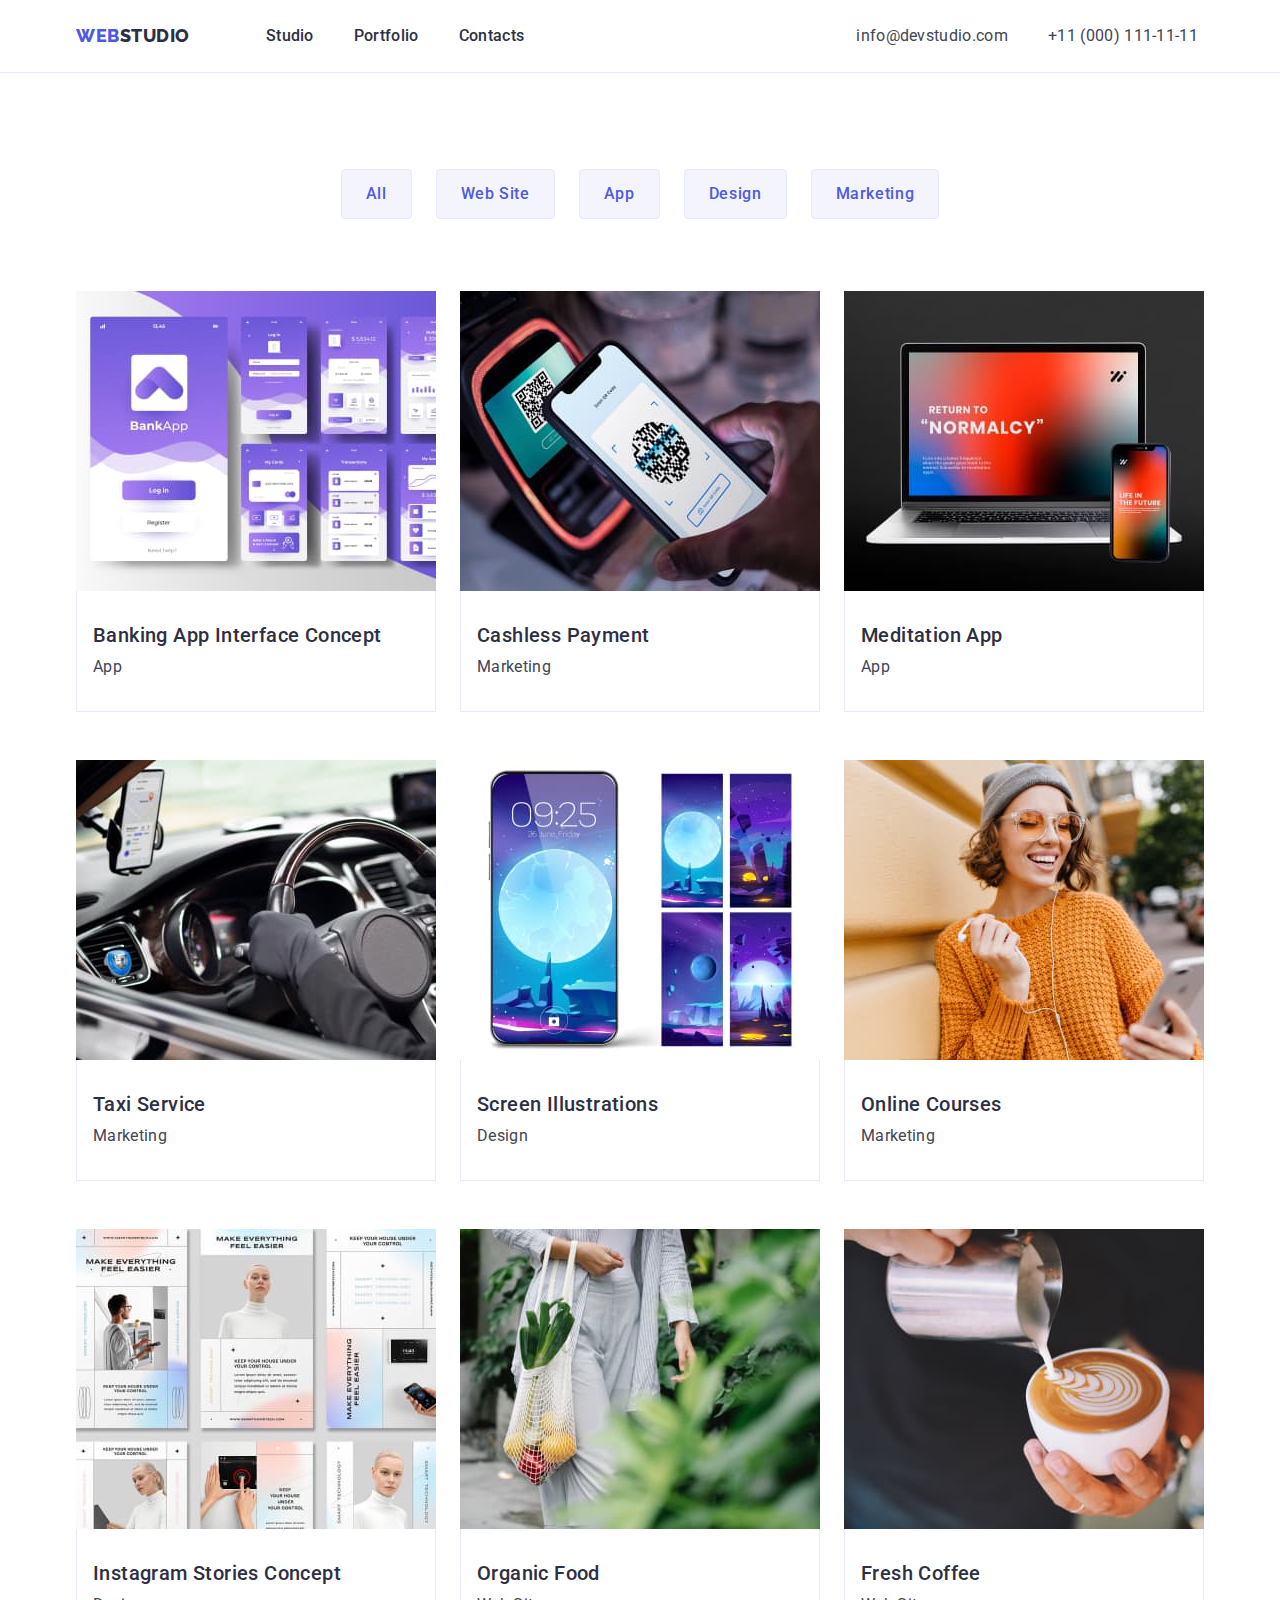
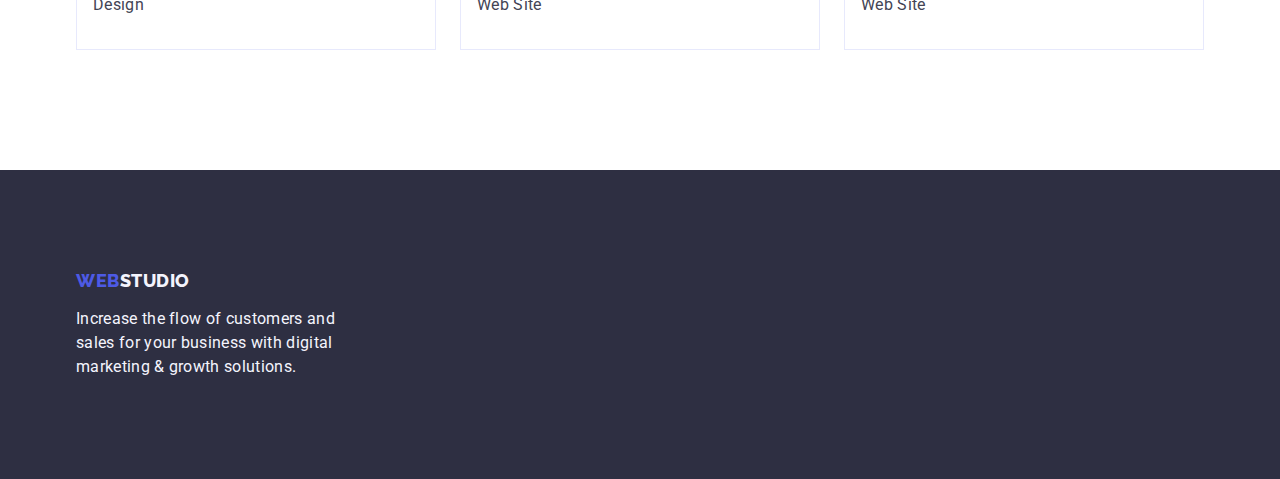
==== portfolio.html @ b285ac44 "Initial commit" ====
<!DOCTYPE html>
<html lang="en">
  <head>
    <meta charset="UTF-8" />
    <meta name="viewport" content="width=device-width, initial-scale=1.0" />
    <link
      rel="stylesheet"
      href="https://cdnjs.cloudflare.com/ajax/libs/modern-normalize/2.0.0/modern-normalize.min.css"
      integrity="sha512-4xo8blKMVCiXpTaLzQSLSw3KFOVPWhm/TRtuPVc4WG6kUgjH6J03IBuG7JZPkcWMxJ5huwaBpOpnwYElP/m6wg=="
      crossorigin="anonymous"
      referrerpolicy="no-referrer"
    />
    <link rel="preconnect" href="https://fonts.googleapis.com" />
    <link rel="preconnect" href="https://fonts.gstatic.com" crossorigin />
    <link
      href="https://fonts.googleapis.com/css2?family=Montserrat:wght@400;700&family=Raleway:wght@800&family=Roboto:wght@400;500;700;900&display=swap"
      rel="stylesheet"
    />
    <link rel="stylesheet" href="./css/styles.css" />
    <title>hw-02-portfolio</title>
  </head>
  <body class="body">
    <header class="header">
      <div class="container head">
        <nav class="nav">
          <a href="./index.html" class="logo link"
            >Web<span class="logo-studio">Studio</span></a
          >
          <ul class="menu list">
            <li class="menu-item">
              <a href="./index.html" class="menu-link link">Studio</a>
            </li>
            <li class="menu-item">
              <a href="./portfolio.html" class="menu-link link">Portfolio</a>
            </li>
            <li class="menu-item">
              <a href="" class="menu-link link">Contacts</a>
            </li>
          </ul>
        </nav>
        <address class="address link">
          <ul class="address list">
            <li>
              <a href="mailto:info@devstudio.com" class="mail-tel link"
                >info@devstudio.com</a
              >
            </li>
            <li>
              <a href="tel:+110001111111" class="mail-tel link"
                >+11 (000) 111-11-11</a
              >
            </li>
          </ul>
        </address>
      </div>
    </header>
    <main>
      <section class="section-portfolio">
        <div class="container main-portfolio">
          <h1 class="visually-hidden">section</h1>
          <ul class="list filters">
            <li>
              <button type="button" class="button">All</button>
            </li>
            <li>
              <button type="button" class="button">Web Site</button>
            </li>
            <li>
              <button type="button" class="button">App</button>
            </li>
            <li>
              <button type="button" class="button">Design</button>
            </li>
            <li>
              <button type="button" class="button">Marketing</button>
            </li>
          </ul>
          <ul class="list portfolio-img-list">
            <li class="image-link">
              <a class="link">
                <img
                  src="./images/pc1a.jpg"
                  alt="Log in interface of a banking app"
                  width="360"
                  height="300"
                />
                <div class="img-description">
                  <h2 class="portfolio-headline">
                    Banking App Interface Concept
                  </h2>
                  <p class="body">App</p>
                </div>
              </a>
            </li>
            <li class="image-link">
              <a class="link">
                <img
                  src="./images/pc2a.jpg"
                  alt="Hand holding a mobile phone while doing wireless payment via QR code."
                  width="360"
                  height="300"
                />
                <div class="img-description">
                  <h2 class="portfolio-headline">Cashless Payment</h2>
                  <p class="body">Marketing</p>
                </div>
              </a>
            </li>
            <li class="image-link">
              <a class="link">
                <img
                  src="./images/pc3a.jpg"
                  alt="Laptop and a mobile phone, monitors turned on. Both devices on blackish background."
                  width="360"
                  height="300"
                />
                <div class="img-description">
                  <h2 class="portfolio-headline">Meditation App</h2>
                  <p class="body">App</p>
                </div>
              </a>
            </li>
            <li class="image-link">
              <a class="link">
                <img
                  src="./images/pc4a.jpg"
                  alt="Hand steering a car wheel inside a car. Mobile phone with navigation of the road set on the front window."
                  width="360"
                  height="300"
                />
                <div class="img-description">
                  <h2 class="portfolio-headline">Taxi Service</h2>
                  <p class="body">Marketing</p>
                </div>
              </a>
            </li>
            <li class="image-link">
              <a class="link">
                <img
                  src="./images/pc5a.jpg"
                  alt="A mobile phone with a full moon screen on. Four alternate screen of the full moon shown next to a device."
                  width="360"
                  height="300"
                />
                <div class="img-description">
                  <h2 class="portfolio-headline">Screen Illustrations</h2>
                  <p class="body">Design</p>
                </div>
              </a>
            </li>
            <li class="image-link">
              <a class="link">
                <img
                  src="./images/pc6a.jpg"
                  alt="Smiling woman wearing orange sweater, a hat and headphones is looking at her mobile phone. She looks happy."
                  width="360"
                  height="300"
                />
                <div class="img-description">
                  <h2 class="portfolio-headline">Online Courses</h2>
                  <p class="body">Marketing</p>
                </div>
              </a>
            </li>
            <li class="image-link">
              <a class="link">
                <img
                  src="./images/pc7a.jpg"
                  alt="Six different layouts of the same instagram stories"
                  width="360"
                  height="300"
                />
                <div class="img-description">
                  <h2 class="portfolio-headline">Instagram Stories Concept</h2>
                  <p class="body">Design</p>
                </div>
              </a>
            </li>
            <li class="image-link">
              <a class="link">
                <img
                  src="./images/pc8a.jpg"
                  alt="A woman wearing whiteish cloths and reusable shopping bag full of veggies, walking in the green scenery."
                  width="360"
                  height="300"
                />
                <div class="img-description">
                  <h2 class="portfolio-headline">Organic Food</h2>
                  <p class="body">Web Site</p>
                </div>
              </a>
            </li>
            <li class="image-link">
              <a class="link">
                <img
                  src="./images/pc9a.jpg"
                  alt="Barista pouring milk into coffee cup, only hands shown."
                  width="360"
                  height="300"
                />
                <div class="img-description">
                  <h2 class="portfolio-headline">Fresh Coffee</h2>
                  <p class="body">Web Site</p>
                </div>
              </a>
            </li>
          </ul>
        </div>
      </section>
    </main>
    <footer id="contacts" class="footer">
      <div class="container">
        <a href="./index.html" class="logo link footer-logo"
          >Web<span class="logo-studio">Studio</span></a
        >
        <p class="footer-text">
          Increase the flow of customers and sales for your business with
          digital marketing & growth solutions.
        </p>
      </div>
    </footer>
  </body>
</html>
---- css/styles.css ----
:root {
  --primary-brand: #4d5ae5;
  --pressed-state: #404bbf;
  --dark: #2e2f42;
  --success: #31d0aa;
  --text: #434455;
  --subtle-text: #8e8f99;
  --accent: #e7e9fc;
  --light: #f4f4fd;
  --modal-overlay: #2e2f4266;
  --hero-background: #2e2f42b2;
  --white-background: #ffffff;
  --modal-background: #fcfcfc;
  --gap-header: 40px;
  --gap-content: 24px;
  --col-count: 3;
}

* {
  box-sizing: border-box;
  margin: 0;
  padding: 0;
}

.body {
  color: var(--text);
  font-family: "Roboto", sans-serif;
  font-weight: regular;
  font-size: 16px;
  line-height: 1.5;
  letter-spacing: 0.02em;
  background-color: var(--white-background);
}

.container {
  width: 1158px;
  padding: 0 15px;
  margin: 0 auto;
}

.link {
  text-decoration: none;
}

.list {
  list-style: none;
}

.section {
  padding-bottom: 120px;
  padding-top: 120px;
}

img {
  display: block;
  max-width: 100%;
  height: auto;
}

h1,
h2,
h3,
h4,
h5,
h6,
p {
  margin: 0;
}

/* HEADER */

.header {
  border-bottom: 1px solid var(--accent);
  display: flex;
}

.head {
  display: flex;
}

.nav {
  display: flex;
  align-items: center;
  margin-right: 332px;
}

.menu {
  display: flex;
  flex-direction: row;
  justify-content: flex-start;
  align-items: flex-start;
  flex-shrink: 0;
  gap: var(--gap-header);
  }

.menu-link {
  color: var(--dark);
  font-size: 16px;
  font-weight: 500;
  letter-spacing: 0.02em;
  padding: 24px 0;
}

.menu-item {
  padding: 24px 0;
}

nav .logo {
  font-family: Raleway, sans-serif;
  font-weight: 800;
  font-size: 18px;
  line-height: 1.17;
  letter-spacing: 0.03em;
  text-transform: uppercase;
  color: var(--primary-brand);
  margin-right: 76px;
}

nav .logo-studio {
  color: var(--dark);
}

.menu-link:hover,
.menu-link:focus {
  color: var(--pressed-state);
  display: flex;
  width: 48px;
  padding-top: 0;
  padding-bottom: 0;
  flex-direction: column;
  align-items: flex-start;
  flex-shrink: 0;
  gap: var(--gap-header);
}

.address {
  display: flex;
  flex-direction: row;
  align-items: center;
  gap: var(--gap-header);
  letter-spacing: 0.32px;
  font-style: normal;
}

.mail-tel {
  color: var(--text);
}

.mail-tel:hover {
  color: var(--pressed-state);
}

.mail-tel:focus {
  color: var(--pressed-state);
}

.logo {
  font-family: Raleway, sans-serif;
  font-weight: 800;
  font-size: 18px;
  line-height: 1.17;
  letter-spacing: 0.03em;
  text-transform: uppercase;
  color: var(--primary-brand);
}

.logo-studio {
  color: var(--light);
}

/* FOOTER */

.footer {
  background-color: var(--dark);
  padding: 100px 0;
}

.footer-logo {
  display: inline-block;
  margin-bottom: 16px;
}

.footer-text {
  color: var(--light);
  max-width: 264px;
  text-align: left;
}

/* INDEX PAGE */
/* ___________________________________________pierwszy nagłówek */
.starting-section {
  background-color: var(--dark);
  color: var(--white-background);
  display: flex;
  justify-content: center;
  padding: 188px 0;
}

.container-one {
  display: inline-flex;
  flex-direction: column;
  align-items: center;
  margin: 0;
}

.heading-one {
  font-size: 56px;
  line-height: 1.07;
  text-align: center;
  letter-spacing: 0.02em;
  font-weight: 700;
  max-width: 496px;
  margin-bottom: 48px;
}

/* ________________________________________________przycisk order service */
.index-s-one-button {
  background-color: var(--primary-brand);
  color: var(--white-background);
  font-family: "Roboto", sans-serif;
  font-size: 16px;
  font-style: normal;
  font-weight: 500;
  line-height: 1.5;
  letter-spacing: 0.04em;
  cursor: pointer;
  padding: 16px 32px;
  gap: 10px;
  border: none;
  border-radius: 4px;
  box-shadow: 0px 4px 4px 0px rgba(0, 0, 0, 0.15);
  min-width: 169px;
}

.index-s-one-button:hover {
  background-color: var(--pressed-state);
  border: none;
}

.index-s-one-button:focus {
  background-color: var(--pressed-state);
  border: none;
}

/* _______________________________opisy - kontener */

/* _______________________________ukryty nagłówek */
.visually-hidden {
  position: absolute;
  width: 1px;
  height: 1px;
  margin: -1px;
  border: 0;
  padding: 0;
  white-space: nowrap;
  clip-path: inset(100%);
  clip: rect(0 0 0 0);
  overflow: hidden;
}
/* ________________________________lista opisów */
.first-index {
  display: flex;
  align-items: center;
  justify-content: center;
  gap: var(--gap-content);
}

.i-list-item {
  display: flex;
  max-width: 264px;
  flex-direction: column;
  align-items: flex-start;
}

.i-list-item:first-child {
  padding-left: 0;
}

.i-list-item:last-child {
  padding-right: 0;
}

.index-h-three {
  color: var(--dark);
  font-family: "Roboto", sans-serif;
  font-size: 20px;
  font-style: normal;
  font-weight: 500;
  line-height: 1.2;
  letter-spacing: 0.02em;
  padding: 8px;
  margin-bottom: 8px;
}

.index-p {
  color: var(--text);
  font-family: "Roboto", sans-serif;
  font-size: 16px;
  font-style: normal;
  font-weight: 400;
  line-height: 1.5;
  letter-spacing: 0.02em;
  padding-bottom: 8px;
  margin: 0 12px;
}

.index-p:first-child {
  margin-left: 0;
  margin-right: 12px;
}
.index-p:last-child {
  margin-left: 12px;
  margin-right: 0;
}

.index-h-two {
  color: var(--dark);
  text-align: center;
  font-family: "Roboto", sans-serif;
  font-size: 36px;
  font-style: normal;
  font-weight: 700;
  line-height: 1.11;
  letter-spacing: 0.02em;
  text-transform: capitalize;
  margin-bottom: 72px;
}

.third-section {
  padding-top: 0;
}
/* __________________________________lista obrazków */

.second-index {
  display: flex;
  gap: var(--gap-content);
}

.second-list-item {
  display: inline-flex;
  flex-direction: column;
  flex-basis: calc((100% - 48px) / 3);
}

.second-index > .img {
  border: 1 solid var(--accent);
}

/* _________________________________our stuff */
.four {
  background-color: var(--light);
}

.stuff-container {
  display: block;
}

.stuff-list {
  display: flex;
  gap: var(--gap-content);
  flex-basis: calc((100% - 72px) / 4);
}

.stuff {
  text-align: center;
  padding: 32px 0;
}

.stuff-description {
  background-color: var(--white-background);
  border-radius: 0 0 4px 4px;
  flex-basis: calc((100% -72px) / 4);
}

/* __________________________________PORTFOLIO PAGE */
.section-portfolio {
  padding-top: 96px;
  padding-bottom: 120px;
}

.main-portfolio {
  display: flex;
  flex-direction: column;
}

.filters {
  display: flex;
  flex-direction: row;
  justify-content: center;
  gap: var(--gap-content);
  padding-top: 0;
  margin-bottom: 72px;
}


.button {
  color: var(--primary-brand);
  background-color: var(--light);
  text-align: center;
  cursor: pointer;
  font-family: "Roboto", sans-serif;
  font-weight: 500;
  font-size: 16px;
  letter-spacing: 0.04em;
  line-height: 1.5;
  padding: 12px 24px;
  border-radius: 4px;
  border: 1px solid var(--accent);
}

.button:hover {
  color: var(--white-background);
  background-color: var(--pressed-state);
  border: 1px solid transparent;
}

.button:focus {
  color: var(--white-background);
  background-color: var(--pressed-state);
  border: 1px solid transparent;
}

.portfolio-img-list {
  display: flex;
  flex-direction: row;
  flex-wrap: wrap;
  column-gap: 24px;
  row-gap: 48px;
}

.image-link {
  width: calc{(100%-48px)/3};
}

.img-description {
  padding: 32px 16px;
  border-left: 1px solid var(--accent);
  border-bottom: 1px solid var(--accent);
  border-right: 1px solid var(--accent);
}

.portfolio-headline {
  color: var(--dark);
  font-size: 20px;
  font-weight: 500;
  letter-spacing: 0.02em;
  line-height: 1.2;
  margin-bottom: 8px;
}
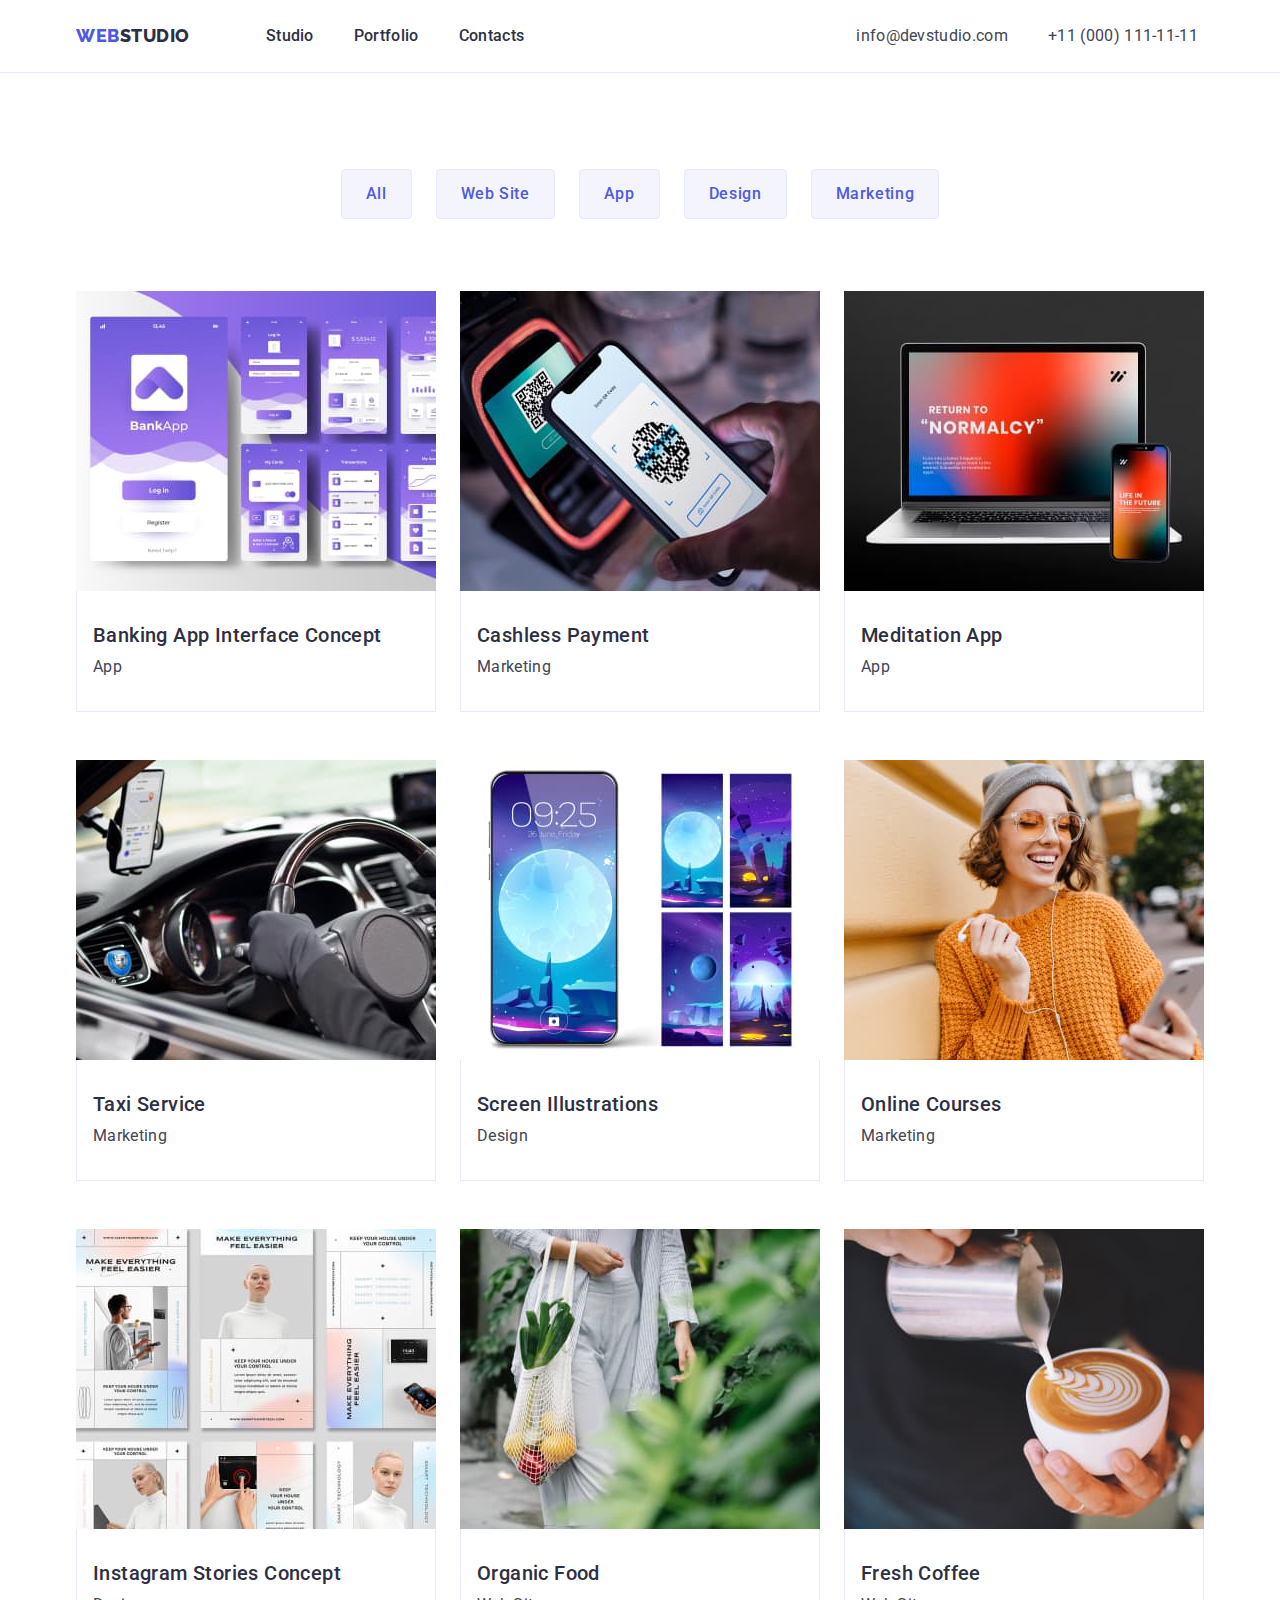
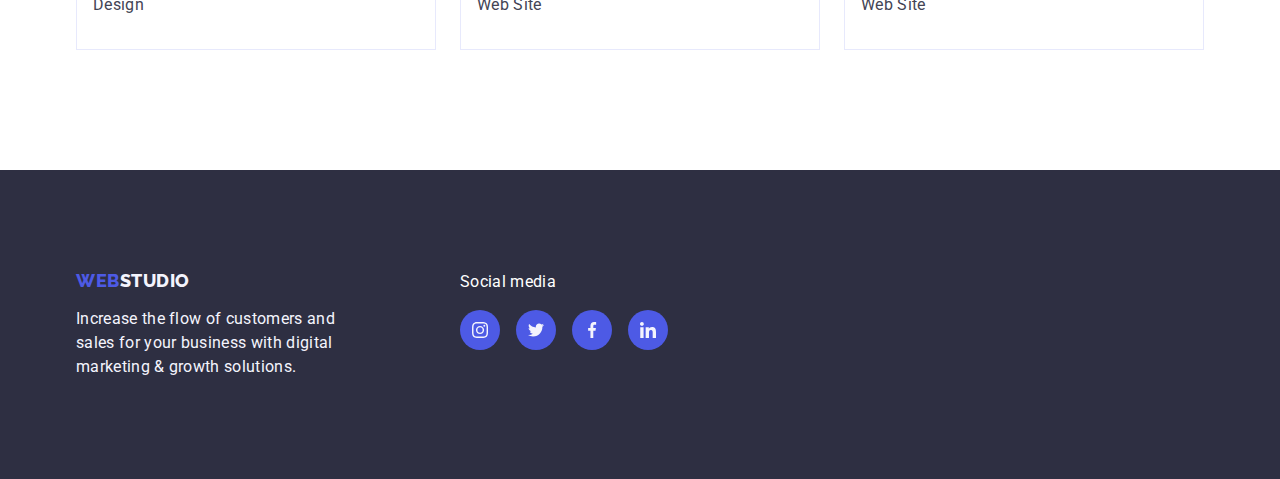
==== commit 500016a2: "icons update" ====
--- a/portfolio.html
+++ b/portfolio.html
@@ -55,6 +55,7 @@
       </div>
     </header>
     <main>
+      <!-- __________________________________________________________filter section -->
       <section class="section-portfolio">
         <div class="container main-portfolio">
           <h1 class="visually-hidden">section</h1>
@@ -75,6 +76,7 @@
               <button type="button" class="button">Marketing</button>
             </li>
           </ul>
+          <!-- ____________________________________________________ img list section-->
           <ul class="list portfolio-img-list">
             <li class="image-link">
               <a class="link">
@@ -209,14 +211,73 @@
       </section>
     </main>
     <footer id="contacts" class="footer">
-      <div class="container">
-        <a href="./index.html" class="logo link footer-logo"
-          >Web<span class="logo-studio">Studio</span></a
-        >
-        <p class="footer-text">
-          Increase the flow of customers and sales for your business with
-          digital marketing & growth solutions.
-        </p>
+      <div class="container footer-container">
+        <div>
+          <a href="./index.html" class="logo link footer-logo"
+            >Web<span class="logo-studio">Studio</span></a
+          >
+          <p class="footer-text">
+            Increase the flow of customers and sales for your business with
+            digital marketing & growth solutions.
+          </p>
+        </div>
+        <div class="sm-footer-div">
+          <p class="social-media-text">Social media</p>
+          <ul class="list sm-icons-footer">
+            <li class="social-media-list">
+              <a class="sm-icon-f">
+                <svg
+                  xmlns="http://www.w3.org/2000/svg"
+                  width="16"
+                  height="16"
+                  viewBox="0 0 16 16"
+                  fill="none"
+                >
+                  <use href="./images/icons.svg#icon-instagram2"></use>
+                </svg>
+              </a>
+            </li>
+            <li class="social-media-list">
+              <a class="sm-icon-f">
+                <svg
+                  xmlns="http://www.w3.org/2000/svg"
+                  width="16"
+                  height="16"
+                  viewBox="0 0 16 16"
+                  fill="none"
+                >
+                  <use href="./images/icons.svg#icon-twitter1"></use>
+                </svg>
+              </a>
+            </li>
+            <li class="social-media-list">
+              <a class="sm-icon-f">
+                <svg
+                  xmlns="http://www.w3.org/2000/svg"
+                  width="16"
+                  height="16"
+                  viewBox="0 0 16 16"
+                  fill="none"
+                >
+                  <use href="./images/icons.svg#icon-facebook1"></use>
+                </svg>
+              </a>
+            </li>
+            <li class="social-media-list">
+              <a class="sm-icon-f">
+                <svg
+                  xmlns="http://www.w3.org/2000/svg"
+                  width="16"
+                  height="16"
+                  viewBox="0 0 16 16"
+                  fill="none"
+                >
+                  <use href="./images/icons.svg#icon-linkedin1"></use>
+                </svg>
+              </a>
+            </li>
+          </ul>
+        </div>
       </div>
     </footer>
   </body>
--- a/css/styles.css
+++ b/css/styles.css
@@ -173,8 +173,12 @@
 .footer {
   background-color: var(--dark);
   padding: 100px 0;
-}
-
+  }
+
+.footer-container {
+  display: flex;
+}
+  
 .footer-logo {
   display: inline-block;
   margin-bottom: 16px;
@@ -186,21 +190,61 @@
   text-align: left;
 }
 
+.sm-footer-div {
+  margin-left: 120px;
+}
+
+.social-media-text {
+  color: var(--white-background);
+}
+
+.sm-icons-footer {
+  display: flex;
+justify-content: center;
+align-items: center;
+gap: 16px;
+margin-top: 16px;
+}
+
+.sm-icon-f {
+background-color: var(--primary-brand);
+border-radius: 50%;
+width: 100%;
+height: 100%;
+display:flex;
+justify-content: center;
+align-items: center;
+}
+
+.sm-icon-f:hover, .sm-icon-f:focus {
+  background-color: var(--success);
+}
+
 /* INDEX PAGE */
 /* ___________________________________________pierwszy nagłówek */
 .starting-section {
   background-color: var(--dark);
-  color: var(--white-background);
+  margin: 0 auto;
+  padding: 188px 0;
+  background-position: center; 
+  background-size: cover;
   display: flex;
   justify-content: center;
-  padding: 188px 0;
+}
+
+.background {
+  background-image: linear-gradient(
+     to right, var(--hero-background), 
+  var(--hero-background)), url("https://raw.githubusercontent.com/KamaWalk/goit-homework-04/main/images/people-office1.jpg"); 
+  max-width: 1440px;
 }
 
 .container-one {
   display: inline-flex;
   flex-direction: column;
   align-items: center;
-  margin: 0;
+  margin: 0 auto;
+  color: var(--white-background);
 }
 
 .heading-one {
@@ -232,12 +276,7 @@
   min-width: 169px;
 }
 
-.index-s-one-button:hover {
-  background-color: var(--pressed-state);
-  border: none;
-}
-
-.index-s-one-button:focus {
+.index-s-one-button:hover, .index-s-one-button:focus {
   background-color: var(--pressed-state);
   border: none;
 }
@@ -280,6 +319,23 @@
   padding-right: 0;
 }
 
+.goal-icon-box {
+width: 264px;
+height: 112px;
+display: flex;
+justify-content: center;
+align-items: center;
+margin-bottom: 8px;
+background: var(--light);
+border-radius: 4px;
+
+}
+
+.goal-icon-box > svg {
+width: 64px;
+height: 64px;
+}
+
 .index-h-three {
   color: var(--dark);
   font-family: "Roboto", sans-serif;
@@ -370,7 +426,61 @@
   background-color: var(--white-background);
   border-radius: 0 0 4px 4px;
   flex-basis: calc((100% -72px) / 4);
-}
+  box-shadow: 0px 2px 1px 0px rgba(46, 47, 66, 0.08), 0px 1px 1px 0px rgba(46, 47, 66, 0.16), 0px 1px 6px 0px rgba(46, 47, 66, 0.08);
+}
+
+.social-media-list {
+  width: 40px;
+  height: 40px;
+}
+
+.social-media-icons {
+display: flex;
+justify-content: center;
+align-items: center;
+gap: 24px;
+}
+
+.sm-icon {
+background-color: var(--primary-brand);
+border-radius: 50%;
+width: 100%;
+height: 100%;
+display:flex;
+justify-content: center;
+align-items: center;
+}
+
+.sm-icon:hover, .sm-icon:focus {
+  background-color: var(--pressed-state);
+}
+
+/* ____________________________________________________ CUSTOMERS */
+
+.customers {
+  display: inline-flex;
+  align-items: center;
+  justify-items: center;
+  gap: var(--gap-content);
+}
+
+.icon-list {
+  width: 168px;
+  height: 88px;
+  padding: 16px 32px;
+}
+
+.icon {
+background-color: var(--white-background);
+border-radius: 4px;
+border: 1px solid var(--LIGHT-SLATE, #8E8F99);
+width: 100%;
+height: 100%;
+display:flex;
+justify-content: center;
+align-items: center;
+}
+
 
 /* __________________________________PORTFOLIO PAGE */
 .section-portfolio {
@@ -382,7 +492,7 @@
   display: flex;
   flex-direction: column;
 }
-
+/* ______________________________________________ FILTERS _____ */
 .filters {
   display: flex;
   flex-direction: row;
@@ -408,17 +518,17 @@
   border: 1px solid var(--accent);
 }
 
-.button:hover {
-  color: var(--white-background);
-  background-color: var(--pressed-state);
-  border: 1px solid transparent;
-}
-
+.button:hover,
 .button:focus {
   color: var(--white-background);
   background-color: var(--pressed-state);
   border: 1px solid transparent;
-}
+  box-shadow: 0px 2px 2px 0px rgba(0, 0, 0, 0.12), 0px 2px 1px 0px rgba(0, 0, 0, 0.08), 0px 3px 1px 0px rgba(0, 0, 0, 0.10);
+}
+
+
+
+/* ______________________________________________IMGS LINKS ______ */
 
 .portfolio-img-list {
   display: flex;
@@ -430,6 +540,10 @@
 
 .image-link {
   width: calc{(100%-48px)/3};
+}
+
+.image-link:hover, .image-link:focus {
+  box-shadow: 0px 2px 1px 0px rgba(46, 47, 66, 0.08), 0px 1px 1px 0px rgba(46, 47, 66, 0.16), 0px 1px 6px 0px rgba(46, 47, 66, 0.08);
 }
 
 .img-description {
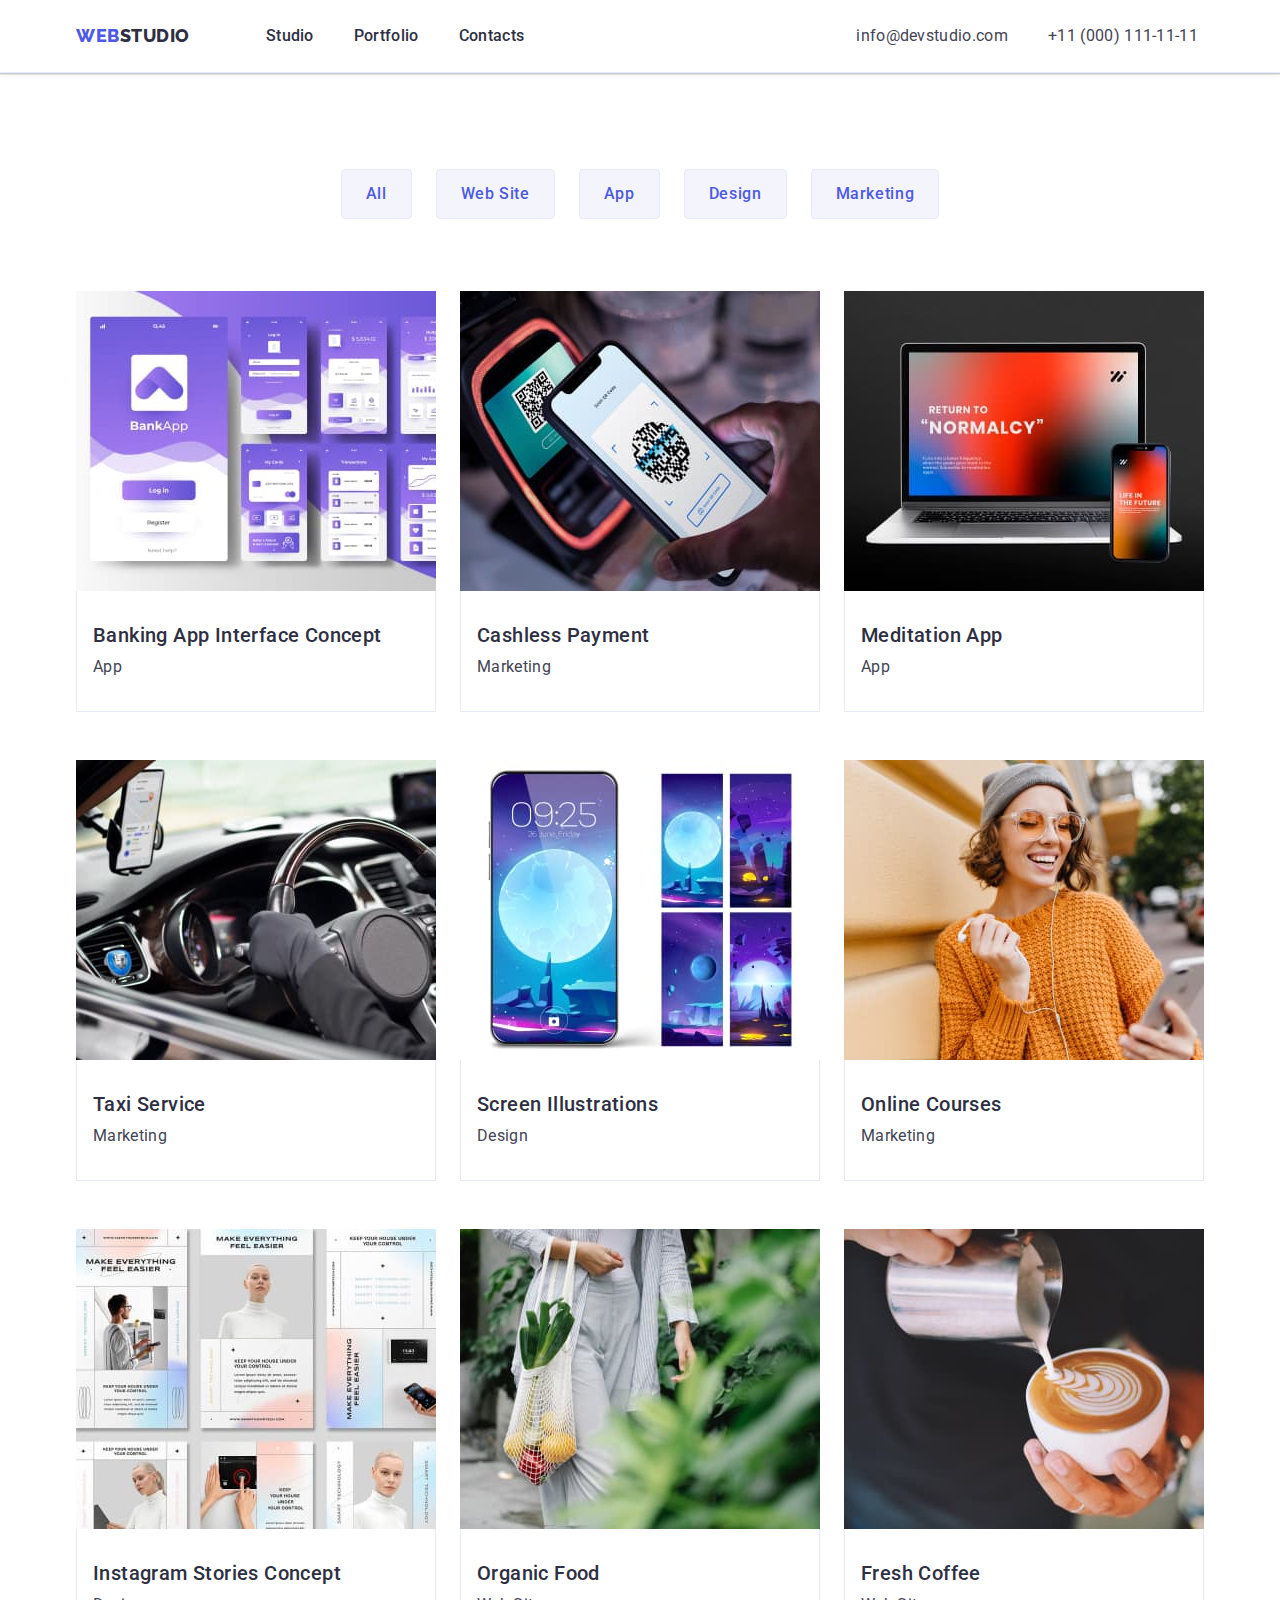
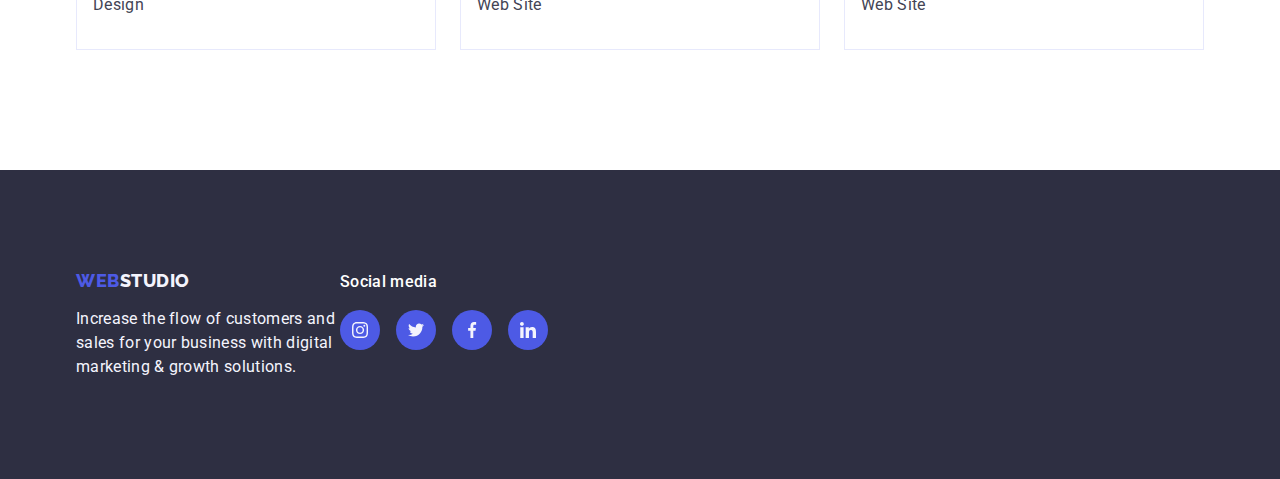
==== commit 6e49a9f1: "update" ====
--- a/portfolio.html
+++ b/portfolio.html
@@ -61,19 +61,29 @@
           <h1 class="visually-hidden">section</h1>
           <ul class="list filters">
             <li>
-              <button type="button" class="button">All</button>
-            </li>
-            <li>
-              <button type="button" class="button">Web Site</button>
-            </li>
-            <li>
-              <button type="button" class="button">App</button>
-            </li>
-            <li>
-              <button type="button" class="button">Design</button>
-            </li>
-            <li>
-              <button type="button" class="button">Marketing</button>
+              <a class="filter-link">
+                <button type="button" class="button">All</button>
+              </a>
+            </li>
+            <li>
+              <a class="filter-link">
+                <button type="button" class="button">Web Site</button>
+              </a>
+            </li>
+            <li>
+              <a class="filter-link">
+                <button type="button" class="button">App</button>
+              </a>
+            </li>
+            <li>
+              <a class="filter-link">
+                <button type="button" class="button">Design</button>
+              </a>
+            </li>
+            <li>
+              <a class="filter-link">
+                <button type="button" class="button">Marketing</button>
+              </a>
             </li>
           </ul>
           <!-- ____________________________________________________ img list section-->
--- a/css/styles.css
+++ b/css/styles.css
@@ -72,6 +72,8 @@
 .header {
   border-bottom: 1px solid var(--accent);
   display: flex;
+  box-shadow: 0px 2px 1px rgba(46, 47, 66, 0.08), 0px 1px 1px rgba(46, 47, 66, 0.16), 0px 1px 6px rgba(46, 47, 66, 0.08);
+  max-width: 100%;
 }
 
 .head {
@@ -177,6 +179,7 @@
 
 .footer-container {
   display: flex;
+  align-items: baseline;
 }
   
 .footer-logo {
@@ -188,14 +191,16 @@
   color: var(--light);
   max-width: 264px;
   text-align: left;
-}
-
-.sm-footer-div {
-  margin-left: 120px;
+ }
+
+.footer-logo-div {
+  margin-right: 120px;
 }
 
 .social-media-text {
   color: var(--white-background);
+  font-weight: 500;
+  margin-bottom: 16px;
 }
 
 .sm-icons-footer {
@@ -203,7 +208,6 @@
 justify-content: center;
 align-items: center;
 gap: 16px;
-margin-top: 16px;
 }
 
 .sm-icon-f {
@@ -235,7 +239,8 @@
 .background {
   background-image: linear-gradient(
      to right, var(--hero-background), 
-  var(--hero-background)), url("https://raw.githubusercontent.com/KamaWalk/goit-homework-04/main/images/people-office1.jpg"); 
+  var(--hero-background)), url("./images/people-office1.jpg"); 
+  background-repeat: no-repeat;
   max-width: 1440px;
 }
 
@@ -455,6 +460,10 @@
   background-color: var(--pressed-state);
 }
 
+.svg-stuff {
+  fill: var(--light);
+}
+
 /* ____________________________________________________ CUSTOMERS */
 
 .customers {
@@ -502,6 +511,9 @@
   margin-bottom: 72px;
 }
 
+.filter-link {
+  display: block;
+}
 
 .button {
   color: var(--primary-brand);
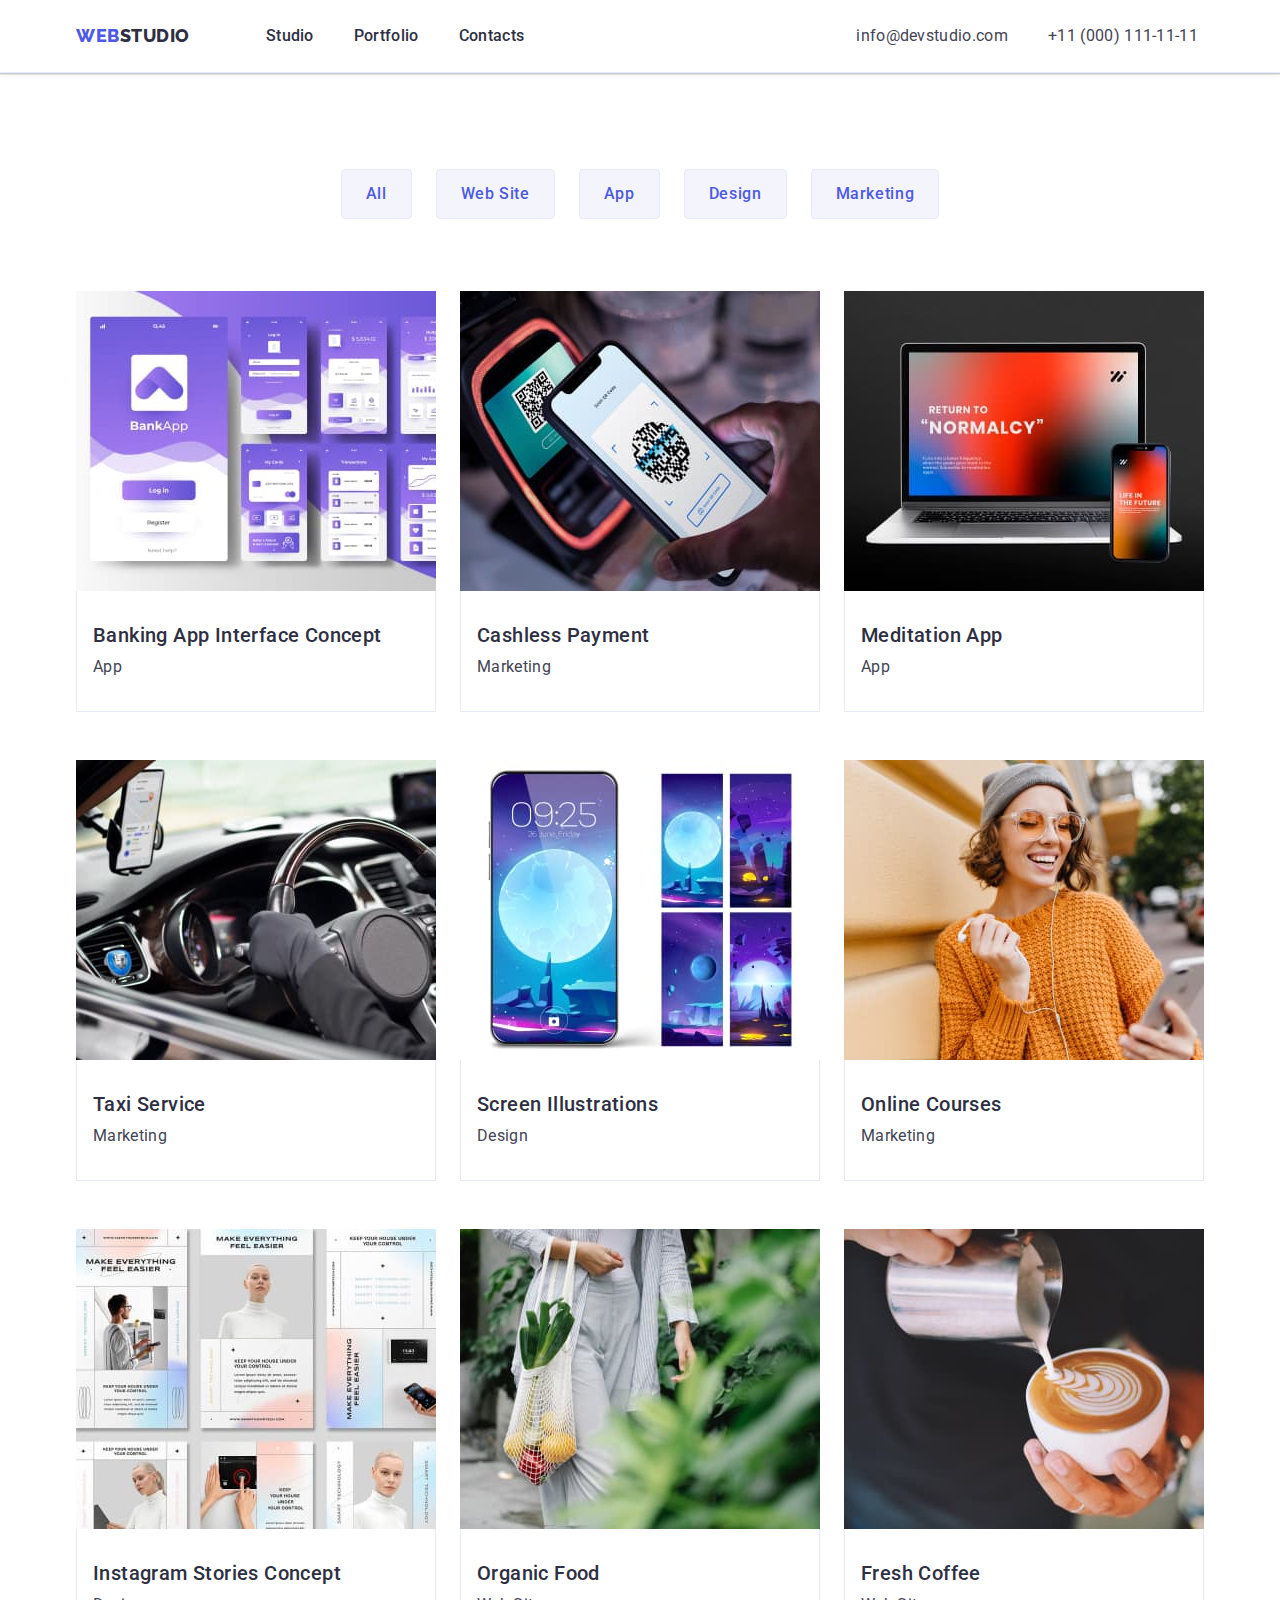
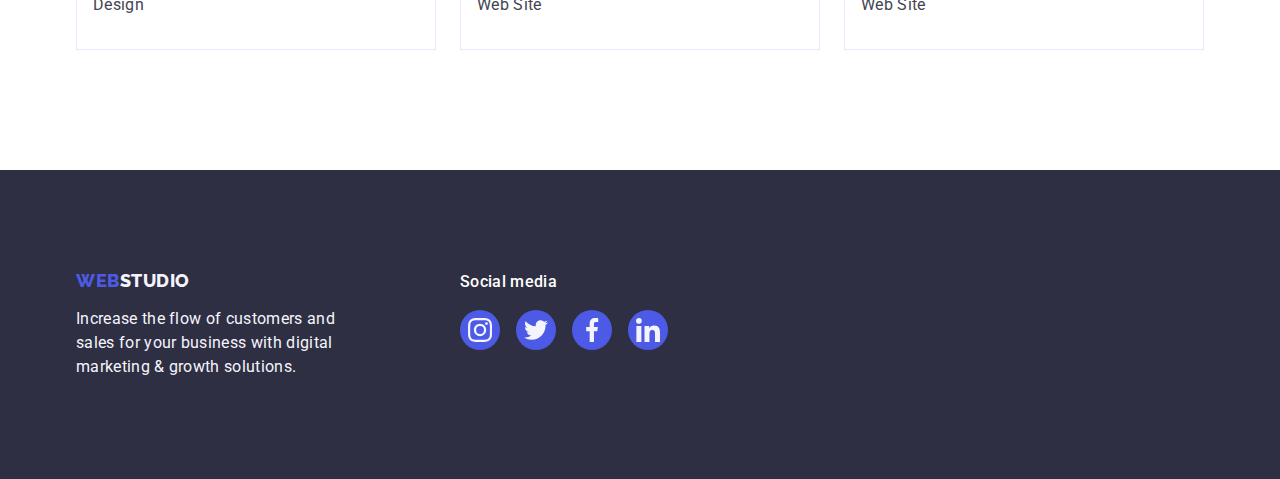
==== commit 4eec553e: "css" ====
--- a/portfolio.html
+++ b/portfolio.html
@@ -61,35 +61,25 @@
           <h1 class="visually-hidden">section</h1>
           <ul class="list filters">
             <li>
-              <a class="filter-link">
-                <button type="button" class="button">All</button>
-              </a>
-            </li>
-            <li>
-              <a class="filter-link">
-                <button type="button" class="button">Web Site</button>
-              </a>
-            </li>
-            <li>
-              <a class="filter-link">
-                <button type="button" class="button">App</button>
-              </a>
-            </li>
-            <li>
-              <a class="filter-link">
-                <button type="button" class="button">Design</button>
-              </a>
-            </li>
-            <li>
-              <a class="filter-link">
-                <button type="button" class="button">Marketing</button>
-              </a>
+              <button type="button" class="button">All</button>
+            </li>
+            <li>
+              <button type="button" class="button">Web Site</button>
+            </li>
+            <li>
+              <button type="button" class="button">App</button>
+            </li>
+            <li>
+              <button type="button" class="button">Design</button>
+            </li>
+            <li>
+              <button type="button" class="button">Marketing</button>
             </li>
           </ul>
           <!-- ____________________________________________________ img list section-->
           <ul class="list portfolio-img-list">
             <li class="image-link">
-              <a class="link">
+              <a class="link aplication-link">
                 <img
                   src="./images/pc1a.jpg"
                   alt="Log in interface of a banking app"
@@ -105,7 +95,7 @@
               </a>
             </li>
             <li class="image-link">
-              <a class="link">
+              <a class="link aplication-link">
                 <img
                   src="./images/pc2a.jpg"
                   alt="Hand holding a mobile phone while doing wireless payment via QR code."
@@ -119,7 +109,7 @@
               </a>
             </li>
             <li class="image-link">
-              <a class="link">
+              <a class="link aplication-link">
                 <img
                   src="./images/pc3a.jpg"
                   alt="Laptop and a mobile phone, monitors turned on. Both devices on blackish background."
@@ -133,7 +123,7 @@
               </a>
             </li>
             <li class="image-link">
-              <a class="link">
+              <a class="link aplication-link">
                 <img
                   src="./images/pc4a.jpg"
                   alt="Hand steering a car wheel inside a car. Mobile phone with navigation of the road set on the front window."
@@ -147,7 +137,7 @@
               </a>
             </li>
             <li class="image-link">
-              <a class="link">
+              <a class="link aplication-link">
                 <img
                   src="./images/pc5a.jpg"
                   alt="A mobile phone with a full moon screen on. Four alternate screen of the full moon shown next to a device."
@@ -161,7 +151,7 @@
               </a>
             </li>
             <li class="image-link">
-              <a class="link">
+              <a class="link aplication-link">
                 <img
                   src="./images/pc6a.jpg"
                   alt="Smiling woman wearing orange sweater, a hat and headphones is looking at her mobile phone. She looks happy."
@@ -175,7 +165,7 @@
               </a>
             </li>
             <li class="image-link">
-              <a class="link">
+              <a class="link aplication-link">
                 <img
                   src="./images/pc7a.jpg"
                   alt="Six different layouts of the same instagram stories"
@@ -189,7 +179,7 @@
               </a>
             </li>
             <li class="image-link">
-              <a class="link">
+              <a class="link aplication-link">
                 <img
                   src="./images/pc8a.jpg"
                   alt="A woman wearing whiteish cloths and reusable shopping bag full of veggies, walking in the green scenery."
@@ -203,7 +193,7 @@
               </a>
             </li>
             <li class="image-link">
-              <a class="link">
+              <a class="link aplication-link">
                 <img
                   src="./images/pc9a.jpg"
                   alt="Barista pouring milk into coffee cup, only hands shown."
@@ -222,7 +212,7 @@
     </main>
     <footer id="contacts" class="footer">
       <div class="container footer-container">
-        <div>
+        <div class="footer-logo-div">
           <a href="./index.html" class="logo link footer-logo"
             >Web<span class="logo-studio">Studio</span></a
           >
@@ -231,16 +221,17 @@
             digital marketing & growth solutions.
           </p>
         </div>
-        <div class="sm-footer-div">
+        <div>
           <p class="social-media-text">Social media</p>
           <ul class="list sm-icons-footer">
             <li class="social-media-list">
               <a class="sm-icon-f">
                 <svg
-                  xmlns="http://www.w3.org/2000/svg"
-                  width="16"
-                  height="16"
-                  viewBox="0 0 16 16"
+                  class="svg-stuff"
+                  xmlns="http://www.w3.org/2000/svg"
+                  width="24"
+                  height="24"
+                  viewBox="0 0 24 24"
                   fill="none"
                 >
                   <use href="./images/icons.svg#icon-instagram2"></use>
@@ -250,10 +241,11 @@
             <li class="social-media-list">
               <a class="sm-icon-f">
                 <svg
-                  xmlns="http://www.w3.org/2000/svg"
-                  width="16"
-                  height="16"
-                  viewBox="0 0 16 16"
+                  class="svg-stuff"
+                  xmlns="http://www.w3.org/2000/svg"
+                  width="24"
+                  height="24"
+                  viewBox="0 0 24 24"
                   fill="none"
                 >
                   <use href="./images/icons.svg#icon-twitter1"></use>
@@ -263,10 +255,11 @@
             <li class="social-media-list">
               <a class="sm-icon-f">
                 <svg
-                  xmlns="http://www.w3.org/2000/svg"
-                  width="16"
-                  height="16"
-                  viewBox="0 0 16 16"
+                  class="svg-stuff"
+                  xmlns="http://www.w3.org/2000/svg"
+                  width="24"
+                  height="24"
+                  viewBox="0 0 24 24"
                   fill="none"
                 >
                   <use href="./images/icons.svg#icon-facebook1"></use>
@@ -276,10 +269,11 @@
             <li class="social-media-list">
               <a class="sm-icon-f">
                 <svg
-                  xmlns="http://www.w3.org/2000/svg"
-                  width="16"
-                  height="16"
-                  viewBox="0 0 16 16"
+                  class="svg-stuff"
+                  xmlns="http://www.w3.org/2000/svg"
+                  width="24"
+                  height="24"
+                  viewBox="0 0 24 24"
                   fill="none"
                 >
                   <use href="./images/icons.svg#icon-linkedin1"></use>
--- a/css/styles.css
+++ b/css/styles.css
@@ -237,8 +237,7 @@
 }
 
 .background {
-  background-image: linear-gradient(
-     to right, var(--hero-background), 
+  background-image: linear-gradient(var(--hero-background), 
   var(--hero-background)), url("./images/people-office1.jpg"); 
   background-repeat: no-repeat;
   max-width: 1440px;
@@ -458,7 +457,10 @@
 
 .sm-icon:hover, .sm-icon:focus {
   background-color: var(--pressed-state);
-}
+  border-color: var(--pressed-state);
+}
+
+
 
 .svg-stuff {
   fill: var(--light);
@@ -467,7 +469,7 @@
 /* ____________________________________________________ CUSTOMERS */
 
 .customers {
-  display: inline-flex;
+  display: flex;
   align-items: center;
   justify-items: center;
   gap: var(--gap-content);
@@ -476,20 +478,39 @@
 .icon-list {
   width: 168px;
   height: 88px;
-  padding: 16px 32px;
-}
+  }
+
+.customers-icon {
+  width: 100%;
+  height: 100%;
+  
+}
+
+
 
 .icon {
 background-color: var(--white-background);
 border-radius: 4px;
-border: 1px solid var(--LIGHT-SLATE, #8E8F99);
-width: 100%;
-height: 100%;
+border: 1px solid var(--subtle-text);
+width: calc((100% - 120px) / 6);
 display:flex;
 justify-content: center;
 align-items: center;
-}
-
+width: 100%;
+height: 100%;
+padding: 16px 32px;
+color: var(--subtle-text);
+}
+
+.icon:hover, .icon:focus {
+  background-color: var(--white-background);
+  color: var(--pressed-state);
+  border-color: var(--pressed-state);
+}
+
+.svg-customer {
+  fill: currentColor;
+}
 
 /* __________________________________PORTFOLIO PAGE */
 .section-portfolio {
@@ -554,7 +575,11 @@
   width: calc{(100%-48px)/3};
 }
 
-.image-link:hover, .image-link:focus {
+.aplication-link {
+  display: block;
+}
+
+.aplication-link:hover, .aplication-link:focus {
   box-shadow: 0px 2px 1px 0px rgba(46, 47, 66, 0.08), 0px 1px 1px 0px rgba(46, 47, 66, 0.16), 0px 1px 6px 0px rgba(46, 47, 66, 0.08);
 }
 
